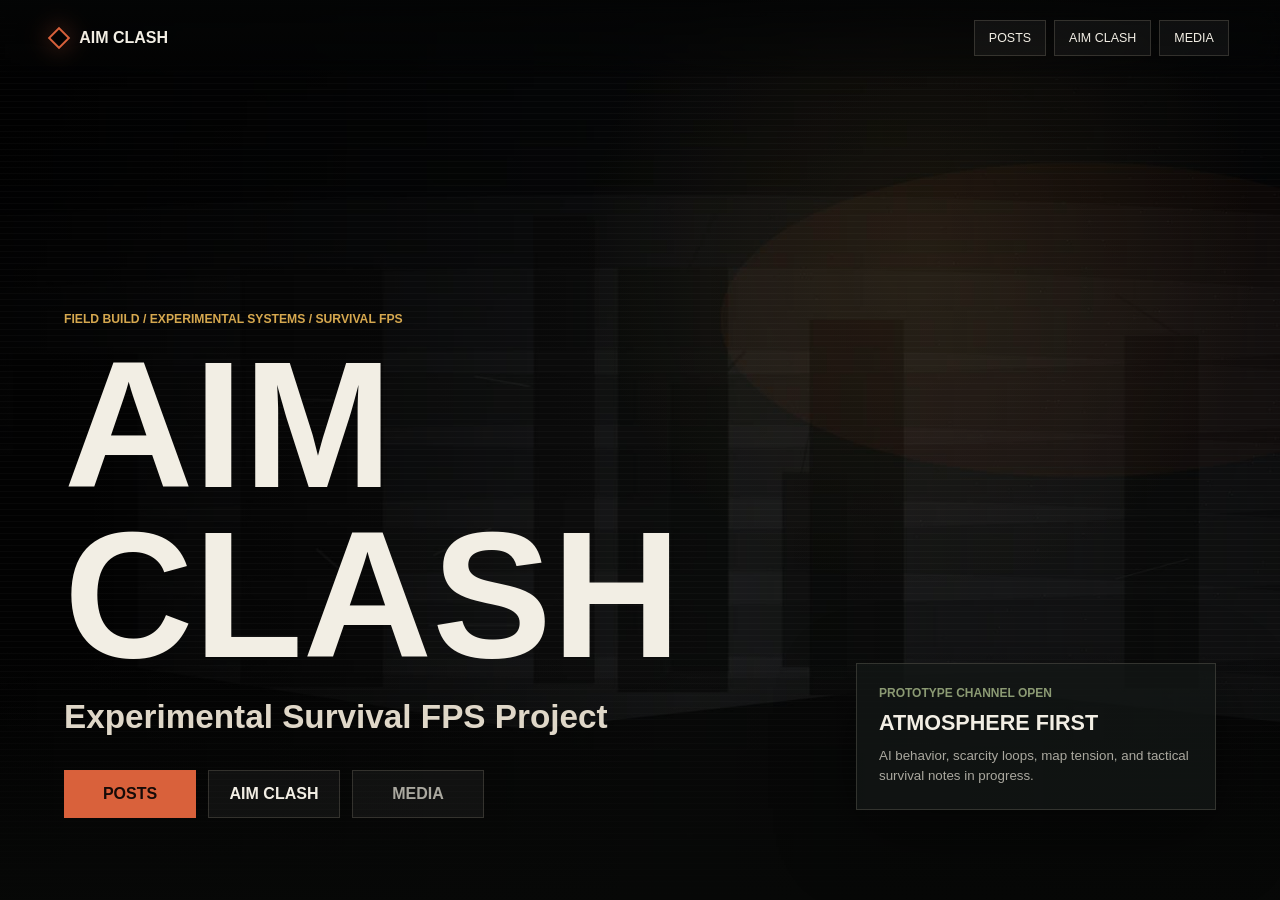
==== index.html @ e30cd7a8 "Add files via upload" ====
<!DOCTYPE html>
<html lang="en">
<head>
  <meta charset="UTF-8">
  <meta name="viewport" content="width=device-width, initial-scale=1.0">
  <meta name="description" content="AIM Clash - Experimental Survival FPS Project">
  <title>AIM Clash | Experimental Survival FPS Project</title>
  <link rel="stylesheet" href="styles.css">
</head>
<body class="home-page">
  <header class="site-header" data-nav>
    <a class="brand" href="index.html" aria-label="AIM Clash home">
      <span class="brand-mark"></span>
      <span>AIM Clash</span>
    </a>
    <button class="nav-toggle" type="button" aria-label="Open navigation" aria-expanded="false">
      <span></span>
      <span></span>
    </button>
    <nav class="site-nav" aria-label="Primary navigation">
      <a href="posts.html">Posts</a>
      <a href="aimclash.html">AIM Clash</a>
      <a href="media.html">Media</a>
    </nav>
  </header>

  <main class="hero">
    <div class="scanlines"></div>
    <section class="hero-content" aria-labelledby="home-title">
      <p class="kicker">Field build / experimental systems / survival FPS</p>
      <h1 id="home-title">AIM Clash</h1>
      <p class="subtitle">Experimental Survival FPS Project</p>
      <div class="hero-actions" aria-label="Primary pages">
        <a class="button primary" href="posts.html">Posts</a>
        <a class="button" href="aimclash.html">AIM Clash</a>
        <a class="button ghost" href="media.html">Media</a>
      </div>
    </section>
    <aside class="hero-status" aria-label="Project signal">
      <span>Prototype channel open</span>
      <strong>Atmosphere first</strong>
      <small>AI behavior, scarcity loops, map tension, and tactical survival notes in progress.</small>
    </aside>
  </main>

  <script src="app.js"></script>
</body>
</html>
---- styles.css ----
:root {
  color-scheme: dark;
  --bg: #070807;
  --bg-soft: #101412;
  --panel: rgba(19, 23, 21, 0.78);
  --panel-strong: rgba(11, 13, 12, 0.92);
  --line: rgba(224, 214, 188, 0.17);
  --text: #f2eee4;
  --muted: #aaa89f;
  --faint: #74766f;
  --ember: #d9613b;
  --amber: #d6a84f;
  --moss: #8b9a73;
  --steel: #879c9e;
  --shadow: 0 24px 80px rgba(0, 0, 0, 0.42);
  --header-height: 76px;
}

* {
  box-sizing: border-box;
}

html {
  min-height: 100%;
  background: var(--bg);
}

body {
  min-height: 100vh;
  margin: 0;
  font-family: Arial, Helvetica, sans-serif;
  color: var(--text);
  background:
    radial-gradient(circle at 80% 10%, rgba(133, 151, 141, 0.13), transparent 33rem),
    linear-gradient(180deg, #080907 0%, #111512 44%, #070807 100%);
  letter-spacing: 0;
}

body::before {
  position: fixed;
  inset: 0;
  z-index: -2;
  content: "";
  background-image: url("assets/hero-apocalypse.jpg");
  background-size: cover;
  background-position: center;
  opacity: 0.22;
  filter: saturate(0.72) contrast(1.08);
}

body::after {
  position: fixed;
  inset: 0;
  z-index: -1;
  pointer-events: none;
  content: "";
  background:
    linear-gradient(90deg, rgba(0, 0, 0, 0.72), transparent 33%, rgba(0, 0, 0, 0.42)),
    repeating-linear-gradient(0deg, rgba(255, 255, 255, 0.035) 0 1px, transparent 1px 5px);
  mix-blend-mode: normal;
}

a {
  color: inherit;
  text-decoration: none;
}

img {
  display: block;
  max-width: 100%;
}

.site-header {
  position: fixed;
  top: 0;
  left: 0;
  right: 0;
  z-index: 20;
  display: flex;
  align-items: center;
  justify-content: space-between;
  min-height: var(--header-height);
  padding: 18px clamp(18px, 4vw, 58px);
  background: linear-gradient(180deg, rgba(4, 5, 5, 0.86), rgba(4, 5, 5, 0.24));
  backdrop-filter: blur(14px);
}

.brand {
  display: inline-flex;
  align-items: center;
  gap: 12px;
  font-weight: 800;
  text-transform: uppercase;
}

.brand-mark {
  width: 16px;
  height: 16px;
  border: 2px solid var(--ember);
  transform: rotate(45deg);
  box-shadow: 0 0 24px rgba(217, 97, 59, 0.45);
}

.site-nav {
  display: flex;
  align-items: center;
  gap: 8px;
}

.site-nav a,
.button {
  border: 1px solid var(--line);
  background: rgba(255, 255, 255, 0.045);
  color: var(--text);
  transition: transform 180ms ease, border-color 180ms ease, background 180ms ease, color 180ms ease;
}

.site-nav a {
  padding: 10px 14px;
  font-size: 0.78rem;
  text-transform: uppercase;
}

.site-nav a:hover,
.site-nav a[aria-current="page"] {
  border-color: rgba(217, 97, 59, 0.7);
  background: rgba(217, 97, 59, 0.12);
}

.nav-toggle {
  display: none;
  width: 44px;
  height: 44px;
  border: 1px solid var(--line);
  background: rgba(255, 255, 255, 0.06);
}

.nav-toggle span {
  display: block;
  width: 18px;
  height: 2px;
  margin: 5px auto;
  background: var(--text);
}

.hero {
  position: relative;
  display: grid;
  grid-template-columns: minmax(0, 1fr) minmax(240px, 360px);
  align-items: end;
  min-height: 100vh;
  padding: min(18vh, 170px) clamp(20px, 5vw, 76px) clamp(28px, 7vw, 82px);
  overflow: hidden;
  background:
    linear-gradient(90deg, rgba(0, 0, 0, 0.78), rgba(0, 0, 0, 0.22) 54%, rgba(0, 0, 0, 0.62)),
    url("assets/hero-apocalypse.jpg") center / cover no-repeat;
}

.hero::after {
  position: absolute;
  inset: auto 0 0;
  height: 28vh;
  content: "";
  background: linear-gradient(0deg, rgba(7, 8, 7, 0.96), transparent);
}

.scanlines {
  position: absolute;
  inset: 0;
  pointer-events: none;
  background:
    radial-gradient(circle at 72% 28%, rgba(214, 168, 79, 0.11), transparent 22rem),
    repeating-linear-gradient(0deg, rgba(255, 255, 255, 0.03) 0 1px, transparent 1px 6px);
  opacity: 0.8;
}

.hero-content,
.hero-status {
  position: relative;
  z-index: 2;
}

.kicker {
  margin: 0 0 14px;
  color: var(--amber);
  font-size: 0.76rem;
  font-weight: 800;
  text-transform: uppercase;
}

h1,
h2 {
  margin: 0;
  line-height: 0.95;
  text-transform: uppercase;
}

h1 {
  max-width: 920px;
  font-size: clamp(4.6rem, 14vw, 12.6rem);
  font-weight: 900;
}

.subtitle {
  max-width: 760px;
  margin: 18px 0 0;
  color: #dfd7c8;
  font-size: clamp(1.15rem, 2.6vw, 2.2rem);
  font-weight: 700;
}

.hero-actions {
  display: flex;
  flex-wrap: wrap;
  gap: 12px;
  margin-top: 34px;
}

.button {
  display: inline-flex;
  align-items: center;
  justify-content: center;
  min-height: 48px;
  min-width: 132px;
  padding: 0 18px;
  font-weight: 800;
  text-transform: uppercase;
}

.button:hover {
  transform: translateY(-2px);
  border-color: rgba(217, 97, 59, 0.9);
  background: rgba(217, 97, 59, 0.16);
}

.button.primary {
  border-color: rgba(217, 97, 59, 0.9);
  background: var(--ember);
  color: #160b08;
}

.button.ghost {
  color: var(--muted);
}

.hero-status,
.signal-panel {
  border: 1px solid var(--line);
  background: var(--panel);
  box-shadow: var(--shadow);
}

.hero-status {
  display: grid;
  gap: 10px;
  padding: 22px;
  margin-bottom: 8px;
}

.hero-status span,
.signal-panel span {
  color: var(--moss);
  font-size: 0.75rem;
  font-weight: 800;
  text-transform: uppercase;
}

.hero-status strong,
.signal-panel strong {
  font-size: 1.35rem;
  text-transform: uppercase;
}

.hero-status small,
.signal-panel small {
  color: var(--muted);
  line-height: 1.55;
}

.page-shell {
  width: min(1180px, calc(100% - 36px));
  margin: 0 auto;
  padding: calc(var(--header-height) + 54px) 0 72px;
}

.page-intro {
  margin-bottom: 42px;
}

.page-intro.compact {
  max-width: 790px;
}

.page-intro.split {
  display: grid;
  grid-template-columns: minmax(0, 1fr) minmax(240px, 360px);
  gap: 28px;
  align-items: end;
}

.page-intro h1 {
  font-size: clamp(3.5rem, 11vw, 8rem);
}

.page-intro p {
  max-width: 760px;
  color: var(--muted);
  font-size: 1.08rem;
  line-height: 1.7;
}

.signal-panel {
  display: grid;
  gap: 10px;
  padding: 22px;
}

.posts-grid,
.feature-grid,
.media-grid {
  display: grid;
  gap: 18px;
}

.posts-grid {
  grid-template-columns: repeat(auto-fit, minmax(270px, 1fr));
}

.post-card,
.feature-card,
.media-item,
.trailer-slot,
.progress-layout {
  border: 1px solid var(--line);
  background: var(--panel-strong);
  box-shadow: var(--shadow);
}

.post-card {
  overflow: hidden;
  transition: transform 180ms ease, border-color 180ms ease;
}

.post-card:hover {
  transform: translateY(-4px);
  border-color: rgba(217, 97, 59, 0.55);
}

.post-card img {
  width: 100%;
  aspect-ratio: 16 / 9;
  object-fit: cover;
  filter: saturate(0.8) contrast(1.06);
}

.post-body {
  padding: 22px;
}

.post-body time {
  color: var(--amber);
  font-size: 0.78rem;
  font-weight: 800;
  text-transform: uppercase;
}

.post-body h2,
.feature-card h2,
.progress-layout h2,
.trailer-slot h2 {
  margin-top: 12px;
  font-size: clamp(1.3rem, 2vw, 1.9rem);
}

.post-body p,
.feature-card p,
.trailer-slot p {
  color: var(--muted);
  line-height: 1.65;
}

.section-band {
  margin: 36px 0;
}

.feature-grid {
  grid-template-columns: repeat(3, 1fr);
}

.feature-card {
  min-height: 270px;
  padding: 24px;
}

.card-number {
  color: var(--steel);
  font-size: 0.8rem;
  font-weight: 900;
}

.progress-layout {
  display: grid;
  grid-template-columns: 0.7fr 1.3fr;
  gap: 28px;
  align-items: center;
  padding: 28px;
  margin: 18px 0;
}

.progress-list {
  display: grid;
  gap: 18px;
}

.progress-row {
  display: grid;
  grid-template-columns: minmax(150px, 240px) 1fr;
  gap: 16px;
  align-items: center;
  color: var(--muted);
  font-weight: 700;
}

meter {
  width: 100%;
  height: 10px;
}

meter::-webkit-meter-bar {
  border: 0;
  background: rgba(255, 255, 255, 0.08);
}

meter::-webkit-meter-optimum-value {
  background: linear-gradient(90deg, var(--ember), var(--amber));
}

.screenshot-strip {
  display: grid;
  grid-template-columns: repeat(3, 1fr);
  gap: 14px;
  margin-top: 18px;
}

.screenshot-strip img {
  width: 100%;
  aspect-ratio: 4 / 3;
  object-fit: cover;
  border: 1px solid var(--line);
}

.media-grid {
  grid-template-columns: repeat(4, 1fr);
  grid-auto-flow: dense;
}

.media-item {
  position: relative;
  min-height: 260px;
  margin: 0;
  overflow: hidden;
}

.media-item.large {
  grid-column: span 2;
  grid-row: span 2;
}

.media-item.tall {
  grid-row: span 2;
}

.media-item img {
  width: 100%;
  height: 100%;
  min-height: 260px;
  object-fit: cover;
  transition: transform 260ms ease, filter 260ms ease;
  filter: saturate(0.72) contrast(1.1);
}

.media-item:hover img {
  transform: scale(1.04);
  filter: saturate(0.95) contrast(1.14);
}

.media-item figcaption {
  position: absolute;
  left: 0;
  right: 0;
  bottom: 0;
  padding: 18px;
  background: linear-gradient(0deg, rgba(0, 0, 0, 0.82), transparent);
  color: var(--text);
  font-weight: 800;
  text-transform: uppercase;
}

.trailer-slot {
  display: grid;
  grid-template-columns: 0.75fr 1.25fr;
  gap: 24px;
  align-items: center;
  padding: 24px;
  margin-top: 24px;
}

.video-frame {
  position: relative;
  aspect-ratio: 16 / 9;
  overflow: hidden;
  border: 1px solid var(--line);
  background: #050605;
}

.video-frame span {
  position: absolute;
  inset: 0;
  display: grid;
  place-items: center;
  width: 100%;
  height: 100%;
  color: var(--faint);
  font-weight: 800;
  text-transform: uppercase;
  background:
    linear-gradient(135deg, rgba(217, 97, 59, 0.12), transparent 32%),
    repeating-linear-gradient(45deg, rgba(255, 255, 255, 0.035) 0 1px, transparent 1px 12px);
}

@media (max-width: 860px) {
  .nav-toggle {
    display: block;
  }

  .site-nav {
    position: absolute;
    top: calc(100% - 8px);
    left: 18px;
    right: 18px;
    display: none;
    grid-template-columns: 1fr;
    padding: 10px;
    background: rgba(7, 8, 7, 0.96);
    border: 1px solid var(--line);
  }

  .nav-open .site-nav {
    display: grid;
  }

  .site-nav a {
    padding: 14px;
  }

  .hero,
  .page-intro.split,
  .progress-layout,
  .trailer-slot {
    grid-template-columns: 1fr;
  }

  .hero {
    align-items: end;
    padding-top: 128px;
  }

  .hero-status {
    margin-top: 42px;
  }

  .feature-grid,
  .screenshot-strip,
  .media-grid {
    grid-template-columns: 1fr;
  }

  .media-item.large,
  .media-item.tall {
    grid-column: auto;
    grid-row: auto;
  }
}

@media (max-width: 560px) {
  .page-shell {
    width: min(100% - 28px, 1180px);
    padding-bottom: 48px;
  }

  h1 {
    font-size: clamp(3.4rem, 19vw, 5.6rem);
  }

  .hero-actions {
    display: grid;
    grid-template-columns: 1fr;
  }

  .button {
    width: 100%;
  }

  .progress-row {
    grid-template-columns: 1fr;
    gap: 8px;
  }
}
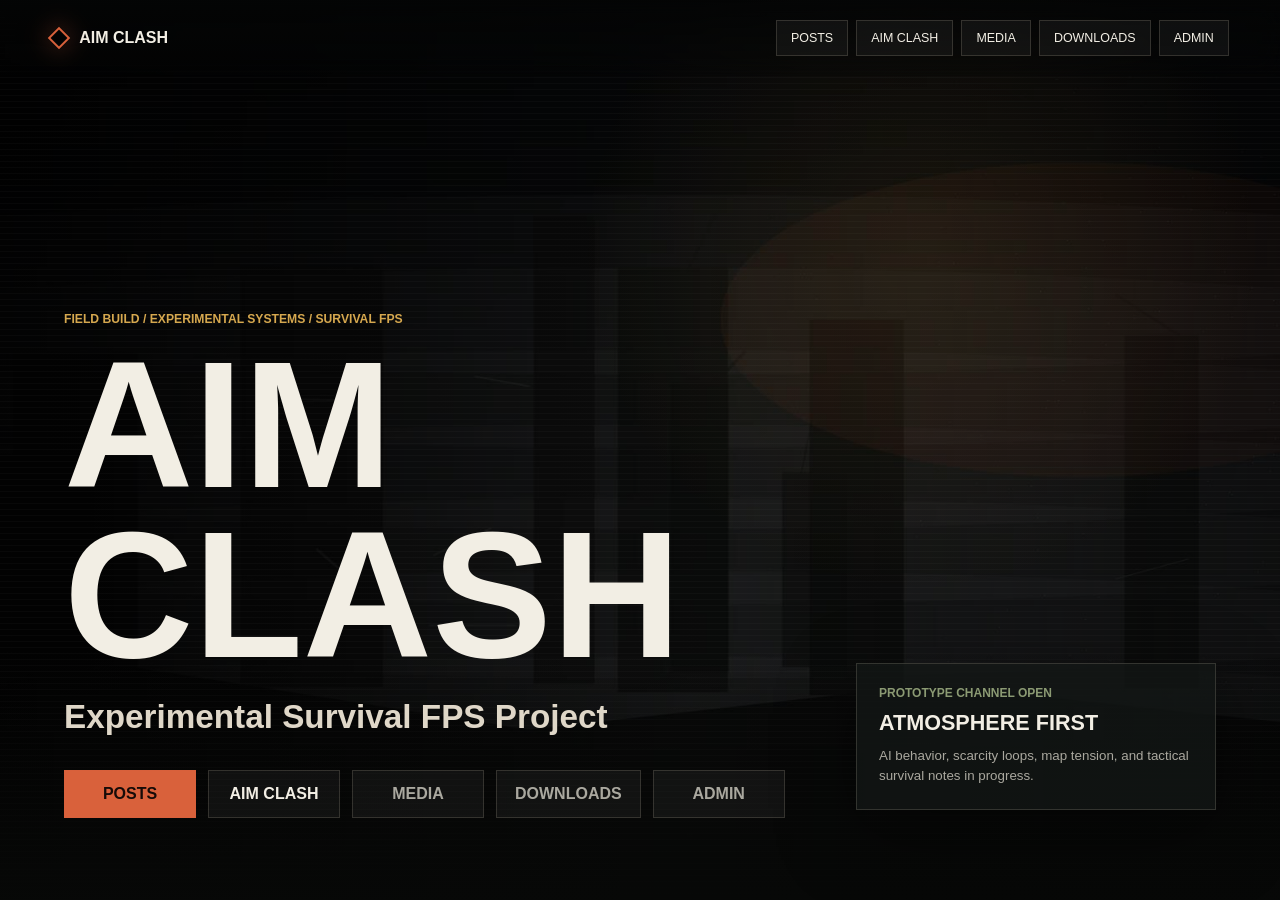
==== commit f9459d15: "Update index.html" ====
--- a/index.html
+++ b/index.html
@@ -21,6 +21,8 @@
       <a href="posts.html">Posts</a>
       <a href="aimclash.html">AIM Clash</a>
       <a href="media.html">Media</a>
+      <a href="downloads.html">Downloads</a>
+      <a href="admin.html">Admin</a>
     </nav>
   </header>
 
@@ -34,6 +36,8 @@
         <a class="button primary" href="posts.html">Posts</a>
         <a class="button" href="aimclash.html">AIM Clash</a>
         <a class="button ghost" href="media.html">Media</a>
+        <a class="button ghost" href="downloads.html">Downloads</a>
+        <a class="button ghost" href="admin.html">Admin</a>
       </div>
     </section>
     <aside class="hero-status" aria-label="Project signal">
@@ -46,3 +50,4 @@
   <script src="app.js"></script>
 </body>
 </html>
+
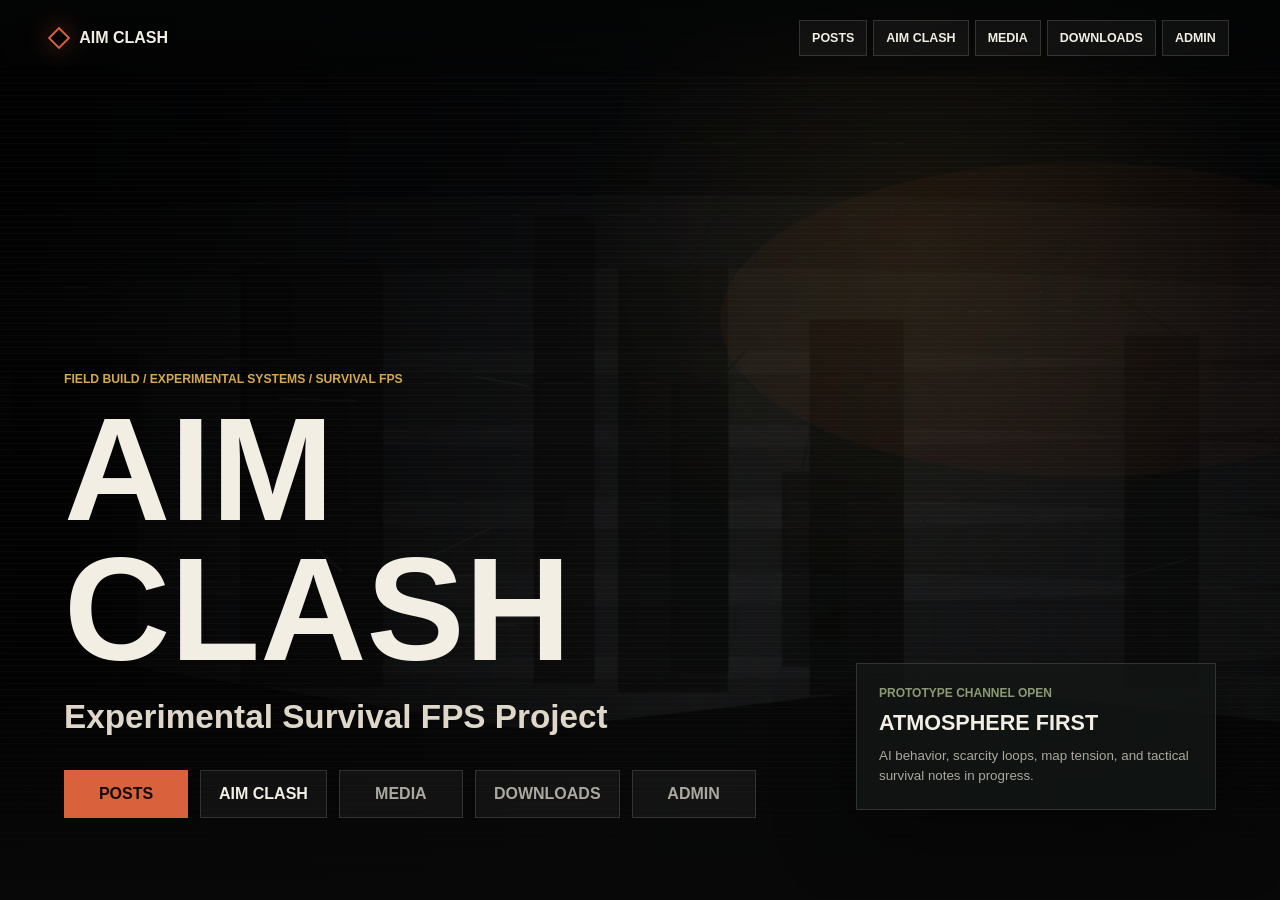
==== commit f0a67bb4: "Add files via upload" ====
--- a/index.html
+++ b/index.html
@@ -50,4 +50,3 @@
   <script src="app.js"></script>
 </body>
 </html>
-
--- a/styles.css
+++ b/styles.css
@@ -104,7 +104,7 @@
 .site-nav {
   display: flex;
   align-items: center;
-  gap: 8px;
+  gap: 6px;
 }
 
 .site-nav a,
@@ -116,9 +116,11 @@
 }
 
 .site-nav a {
-  padding: 10px 14px;
+  padding: 10px 12px;
   font-size: 0.78rem;
-  text-transform: uppercase;
+  font-weight: 800;
+  text-transform: uppercase;
+  white-space: nowrap;
 }
 
 .site-nav a:hover,
@@ -147,9 +149,10 @@
   position: relative;
   display: grid;
   grid-template-columns: minmax(0, 1fr) minmax(240px, 360px);
+  align-content: end;
   align-items: end;
   min-height: 100vh;
-  padding: min(18vh, 170px) clamp(20px, 5vw, 76px) clamp(28px, 7vw, 82px);
+  padding: calc(var(--header-height) + 42px) clamp(20px, 5vw, 76px) clamp(28px, 7vw, 82px);
   overflow: hidden;
   background:
     linear-gradient(90deg, rgba(0, 0, 0, 0.78), rgba(0, 0, 0, 0.22) 54%, rgba(0, 0, 0, 0.62)),
@@ -197,7 +200,7 @@
 
 h1 {
   max-width: 920px;
-  font-size: clamp(4.6rem, 14vw, 12.6rem);
+  font-size: clamp(4rem, 11.5vw, 10.5rem);
   font-weight: 900;
 }
 
@@ -221,10 +224,11 @@
   align-items: center;
   justify-content: center;
   min-height: 48px;
-  min-width: 132px;
+  min-width: 124px;
   padding: 0 18px;
   font-weight: 800;
   text-transform: uppercase;
+  text-align: center;
 }
 
 .button:hover {
@@ -317,7 +321,9 @@
 
 .posts-grid,
 .feature-grid,
-.media-grid {
+.media-grid,
+.download-grid,
+.admin-layout {
   display: grid;
   gap: 18px;
 }
@@ -329,6 +335,11 @@
 .post-card,
 .feature-card,
 .media-item,
+.download-card,
+.admin-panel,
+.admin-preview,
+.code-output-panel,
+.guide-panel,
 .trailer-slot,
 .progress-layout {
   border: 1px solid var(--line);
@@ -454,11 +465,44 @@
   grid-auto-flow: dense;
 }
 
+.filter-bar {
+  display: flex;
+  flex-wrap: wrap;
+  gap: 10px;
+  margin: -18px 0 24px;
+}
+
+.filter-button {
+  min-height: 42px;
+  padding: 0 14px;
+  border: 1px solid var(--line);
+  background: rgba(255, 255, 255, 0.045);
+  color: var(--muted);
+  font: inherit;
+  font-size: 0.78rem;
+  font-weight: 800;
+  text-transform: uppercase;
+  cursor: pointer;
+  transition: transform 180ms ease, border-color 180ms ease, background 180ms ease, color 180ms ease;
+}
+
+.filter-button:hover,
+.filter-button.active {
+  transform: translateY(-1px);
+  border-color: rgba(217, 97, 59, 0.72);
+  background: rgba(217, 97, 59, 0.13);
+  color: var(--text);
+}
+
 .media-item {
   position: relative;
   min-height: 260px;
   margin: 0;
   overflow: hidden;
+}
+
+.media-item[hidden] {
+  display: none;
 }
 
 .media-item.large {
@@ -496,6 +540,144 @@
   text-transform: uppercase;
 }
 
+.media-item figcaption span {
+  display: block;
+  margin-bottom: 6px;
+  color: var(--amber);
+  font-size: 0.68rem;
+}
+
+.download-grid {
+  grid-template-columns: 1.2fr 0.9fr 0.9fr;
+}
+
+.download-card {
+  display: grid;
+  align-content: space-between;
+  gap: 22px;
+  min-height: 280px;
+  padding: 24px;
+}
+
+.download-card.featured {
+  background:
+    linear-gradient(135deg, rgba(217, 97, 59, 0.18), transparent 44%),
+    var(--panel-strong);
+}
+
+.download-card h2,
+.guide-panel h2 {
+  margin-top: 12px;
+  font-size: clamp(1.3rem, 2vw, 2rem);
+}
+
+.download-card p,
+.guide-panel p {
+  color: var(--muted);
+  line-height: 1.65;
+}
+
+.download-card .button[aria-disabled="true"] {
+  pointer-events: none;
+  opacity: 0.68;
+}
+
+.guide-panel {
+  display: grid;
+  grid-template-columns: 0.6fr 1.4fr;
+  gap: 24px;
+  margin-top: 24px;
+  padding: 24px;
+}
+
+.admin-layout {
+  grid-template-columns: minmax(0, 1fr) minmax(280px, 420px);
+  align-items: start;
+}
+
+.admin-panel,
+.admin-preview,
+.code-output-panel {
+  padding: 24px;
+}
+
+.admin-panel {
+  display: grid;
+  gap: 18px;
+}
+
+.admin-panel label {
+  display: grid;
+  gap: 8px;
+}
+
+.admin-panel label span {
+  color: var(--amber);
+  font-size: 0.76rem;
+  font-weight: 800;
+  text-transform: uppercase;
+}
+
+.admin-panel input,
+.admin-panel textarea,
+.code-output-panel textarea {
+  width: 100%;
+  border: 1px solid var(--line);
+  background: rgba(0, 0, 0, 0.35);
+  color: var(--text);
+  font: inherit;
+  line-height: 1.5;
+  outline: none;
+}
+
+.admin-panel input {
+  min-height: 46px;
+  padding: 0 12px;
+}
+
+.admin-panel textarea,
+.code-output-panel textarea {
+  min-height: 150px;
+  padding: 12px;
+  resize: vertical;
+}
+
+.admin-panel input:focus,
+.admin-panel textarea:focus,
+.code-output-panel textarea:focus {
+  border-color: rgba(217, 97, 59, 0.82);
+  box-shadow: 0 0 0 3px rgba(217, 97, 59, 0.14);
+}
+
+.admin-actions {
+  display: flex;
+  flex-wrap: wrap;
+  gap: 10px;
+}
+
+.admin-note {
+  margin: 0;
+  color: var(--muted);
+  line-height: 1.55;
+}
+
+.admin-preview .post-card {
+  margin-top: 18px;
+}
+
+.code-output-panel {
+  display: grid;
+  grid-template-columns: 0.55fr 1.45fr;
+  gap: 24px;
+  margin-top: 24px;
+}
+
+.code-output-panel textarea {
+  min-height: 260px;
+  font-family: Consolas, "Courier New", monospace;
+  font-size: 0.92rem;
+}
+
 .trailer-slot {
   display: grid;
   grid-template-columns: 0.75fr 1.25fr;
@@ -526,6 +708,21 @@
   background:
     linear-gradient(135deg, rgba(217, 97, 59, 0.12), transparent 32%),
     repeating-linear-gradient(45deg, rgba(255, 255, 255, 0.035) 0 1px, transparent 1px 12px);
+}
+
+@media (max-width: 1080px) {
+  .site-header {
+    padding-inline: 20px;
+  }
+
+  .site-nav a {
+    padding-inline: 9px;
+    font-size: 0.72rem;
+  }
+
+  h1 {
+    font-size: clamp(3.8rem, 10vw, 7.2rem);
+  }
 }
 
 @media (max-width: 860px) {
@@ -571,7 +768,11 @@
 
   .feature-grid,
   .screenshot-strip,
-  .media-grid {
+  .media-grid,
+  .download-grid,
+  .admin-layout,
+  .code-output-panel,
+  .guide-panel {
     grid-template-columns: 1fr;
   }
 
